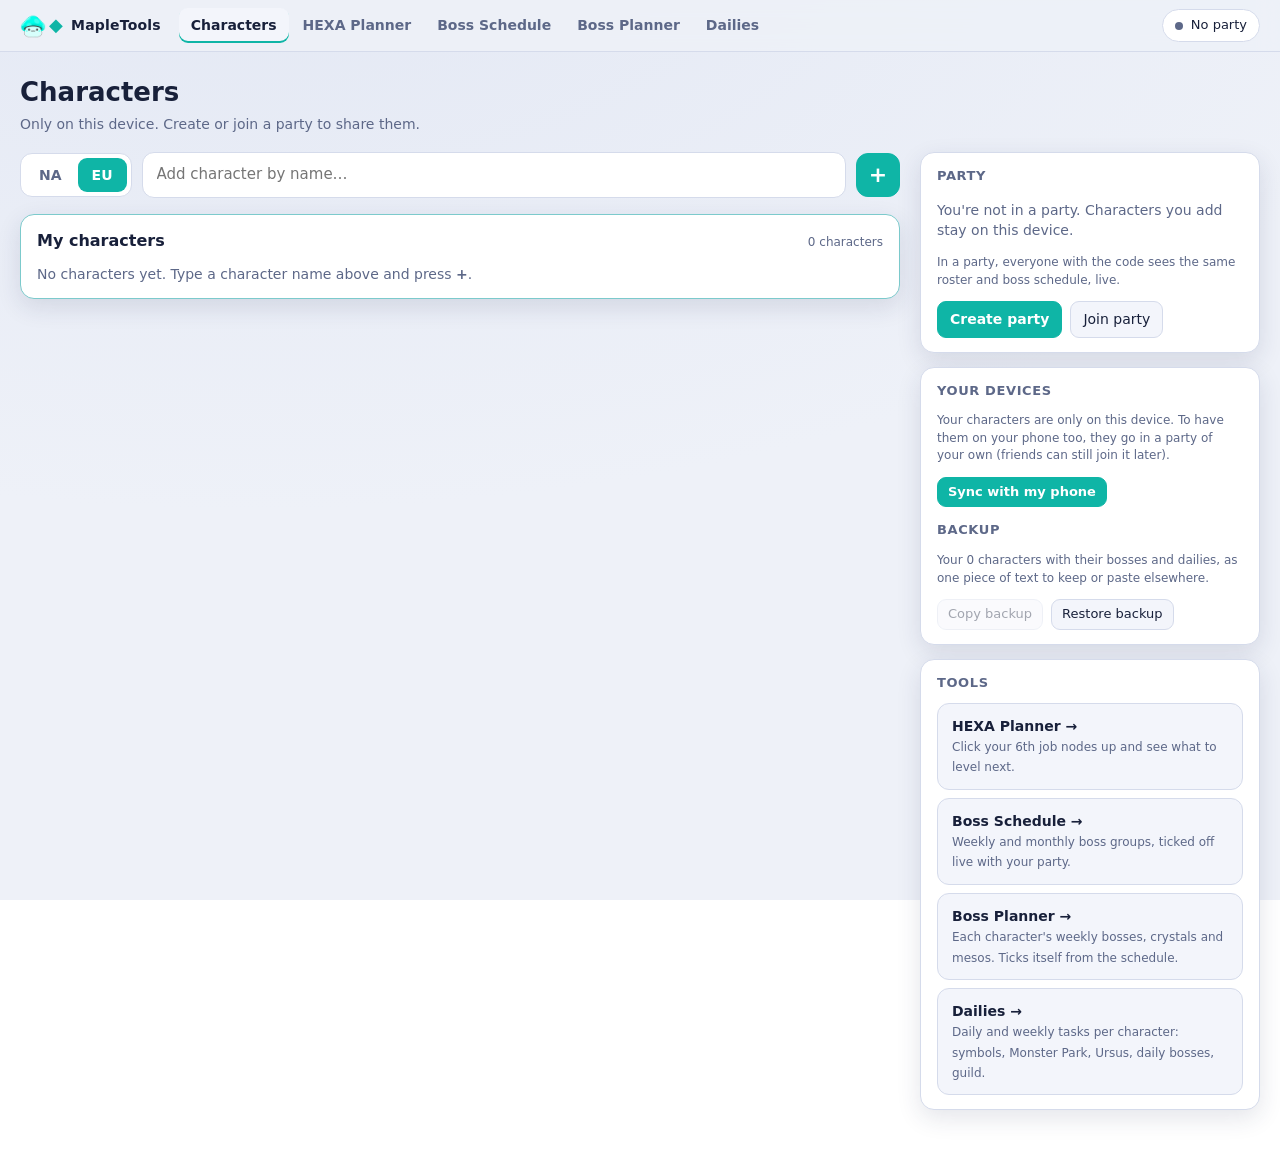
==== index.html @ 71588f42 "Boss Schedule: show the extra damage next to a member's ARC / SAC A green ARC or SAC badge now says " ====
<!doctype html>
<html lang="en">
<head>
  <meta charset="utf-8">
  <meta name="viewport" content="width=device-width, initial-scale=1">
  <title>Characters · MapleTools</title>
  <link rel="icon" type="image/png" href="app/mushroom.png?v=2610311921">
  <link rel="stylesheet" href="app/site.css?v=2610311921">
  <link rel="stylesheet" href="app/roster.css?v=2610311921">
</head>
<body>
  <header class="sitenav" id="sitenav" data-page="roster"></header>

  <main class="page">
    <div class="page-head">
      <div>
        <h1>Characters</h1>
        <p id="roster-sub"></p>
      </div>
    </div>

    <div class="roster-layout">
      <section class="roster-main">
        <form id="add-bar" class="add-bar" autocomplete="off">
          <div class="region-toggle" role="group" aria-label="Region">
            <button type="button" data-region="na">NA</button>
            <button type="button" data-region="eu">EU</button>
          </div>
          <input id="add-name" type="text" maxlength="13" placeholder="Add character by name…" aria-label="Character name">
          <button type="submit" class="btn primary add-btn" aria-label="Add character">+</button>
        </form>
        <p id="add-status" class="add-status" hidden></p>
        <section id="roster" class="roster" aria-live="polite"></section>
      </section>
      <aside class="roster-side">
        <section class="card" id="party"></section>
        <section class="card" id="devices"></section>
        <section class="card">
          <h2 class="card-title">Tools</h2>
          <div id="tools" class="tools"></div>
        </section>
      </aside>
    </div>
  </main>

  <dialog id="char-dialog" class="dialog dialog-wide">
    <form id="char-form" method="dialog">
      <div class="char-dialog-head">
        <div id="char-art" class="char-art small"></div>
        <h2 id="char-dialog-title">Add character</h2>
      </div>
      <p id="char-note" class="note" hidden></p>
      <div class="fields">
        <label class="field"><span>Character name</span><input id="char-name" type="text" maxlength="13" required autocomplete="off"></label>
        <label class="field"><span>Region</span><select id="char-region"><option value="eu">EU</option><option value="na">NA</option></select></label>
        <label class="field"><span>Class</span><select id="char-class"></select></label>
        <label class="field"><span>Level</span><input id="char-level" type="number" min="1" max="300" inputmode="numeric"></label>
      </div>
      <h3 class="form-section">Power <span class="muted">(fill in at least one)</span></h3>
      <div class="fields">
        <label class="field"><span>Combat power (millions)</span><input id="char-cp" type="number" min="0" step="0.1" inputmode="decimal" placeholder="e.g. 160"></label>
        <label class="field"><span>HEXA converted</span><input id="char-conv" type="number" min="0" step="any" inputmode="decimal"></label>
      </div>
      <h3 class="form-section">Symbols <span id="sym-totals" class="muted"></span></h3>
      <div class="fields bonus-fields">
        <label class="field"><span>Bonus ARC</span><input id="char-bonus-arc" type="number" min="0" step="1" inputmode="numeric" placeholder="0"></label>
        <label class="field"><span>Bonus SAC</span><input id="char-bonus-sac" type="number" min="0" step="1" inputmode="numeric" placeholder="0"></label>
        <p class="note span-2">Added on top of the symbols below: skills or titles that give Arcane or Sacred Force, or just your total if you'd rather not fill in every symbol.</p>
      </div>
      <div id="sym-fields" class="sym-fields"></div>
      <p id="char-error" class="form-error" hidden></p>
      <div class="dialog-actions">
        <button type="button" id="char-delete" class="btn ghost danger">Delete</button>
        <span class="spacer"></span>
        <button type="button" class="btn ghost" data-close>Cancel</button>
        <button type="submit" class="btn primary">Save</button>
      </div>
    </form>
  </dialog>

  <dialog id="device-dialog" class="dialog">
    <form id="device-form" method="dialog"></form>
  </dialog>
  <dialog id="party-dialog" class="dialog">
    <form id="party-form" method="dialog"></form>
  </dialog>

  <script src="app/registry.js?v=2610311921"></script>
  <script src="app/site.js?v=2610311921"></script>
  <script src="data/classes/index.js?v=2610311921"></script>
  <script src="app/config.js?v=2610311921"></script>
  <script src="app/party.js?v=2610311921"></script>
  <script src="app/arrange.js?v=2610311921"></script>
  <script src="app/roster.js?v=2610311921"></script>
  <script src="app/devices.js?v=2610311921"></script>
</body>
</html>
---- app/site.css ----
/* Shared by every page: colours, base elements, the site menu, buttons, cards and form fields. */
:root {
  --bg: #0b1020;
  --bg-2: #111832;
  --panel: #151d3a;
  --panel-2: #1b2547;
  --line: #27335e;
  --text: #e8ecf8;
  --muted: #8f9bc0;
  --accent: #22e3d2;
  --accent-ink: #062a28;
  --tile: #0f1630;
  --good: #46c98b;
  --good-bg: color-mix(in srgb, #46c98b 14%, var(--panel));
  --warn: #f2b84b;
  --danger: #ff6b81;
  --c-skill: #f2b84b;
  --c-mastery: #a983ff;
  --c-boost: #4c9dff;
  --c-common: #46c98b;
  --c-stat: #f08a5d;
  --c-shinestone: #ff6fb5;
  --c-utility: #8a94a6;
  --c-special: #6d7690;
  --erda: #7fd3ff;
  --frag: #c9a6ff;
  --radius: 14px;
  --shadow: 0 10px 30px rgba(0, 0, 0, .35);
  --sitenav-h: 52px;
  color-scheme: dark;
}

@media (prefers-color-scheme: light) {
  :root {
    --bg: #eef1f8;
    --bg-2: #e3e8f4;
    --panel: #ffffff;
    --panel-2: #f3f5fb;
    --line: #d5dbeb;
    --text: #18203a;
    --muted: #5d6888;
    --accent: #0fb5a6;
    --accent-ink: #ffffff;
    --tile: #f6f8fd;
    --good: #1f9a62;
    --good-bg: color-mix(in srgb, #1f9a62 12%, var(--panel));
    --warn: #b7790c;
    --danger: #d13a55;
    --c-skill: #c98a10;
    --c-mastery: #7a4fe0;
    --c-boost: #2a74d9;
    --c-common: #1f9a62;
    --c-stat: #d0642f;
    --c-shinestone: #d23f8a;
    --c-utility: #6c7487;
    --c-special: #8a90a3;
    --erda: #1683c5;
    --frag: #7a4fe0;
    --shadow: 0 8px 24px rgba(30, 40, 80, .12);
    color-scheme: light;
  }
}

* { box-sizing: border-box; }
/* Elements toggled with the hidden attribute must stay hidden even when their class sets a display value. */
[hidden] { display: none !important; }
html, body { margin: 0; }
body {
  background: radial-gradient(1200px 600px at 20% -10%, var(--bg-2), var(--bg)) fixed;
  color: var(--text);
  font: 14px/1.45 system-ui, -apple-system, "Segoe UI", Roboto, sans-serif;
  min-height: 100vh;
}
button, input, select, textarea { font: inherit; color: inherit; }
a { color: var(--accent); }
.muted { color: var(--muted); }
.small { font-size: 12px; }

/* ---------- site menu (filled in by app/site.js) */
.sitenav {
  position: sticky; top: 0; z-index: 30; height: var(--sitenav-h);
  display: flex; align-items: center; gap: 18px; padding: 0 20px;
  background: color-mix(in srgb, var(--bg) 90%, transparent); backdrop-filter: blur(10px);
  border-bottom: 1px solid var(--line);
}
.site-brand { display: flex; align-items: center; gap: 8px; font-weight: 700; letter-spacing: .2px; white-space: nowrap; color: var(--text); text-decoration: none; }
.brand-mark { color: var(--accent); font-size: 18px; display: inline-flex; align-items: center; gap: 3px; }
.brand-shroom { width: 26px; height: 26px; display: block; }
.site-links { display: flex; gap: 2px; flex: 1; min-width: 0; overflow-x: auto; scrollbar-width: none; }
.site-links a {
  padding: 7px 12px; border-radius: 9px; color: var(--muted); text-decoration: none; white-space: nowrap; font-weight: 600;
}
.site-links a:hover { color: var(--text); background: var(--panel); }
.site-links a.is-active { color: var(--text); background: var(--panel-2); box-shadow: inset 0 -2px 0 var(--accent); }
.site-links .l-short { display: none; }
@media (max-width: 640px) { .site-links .l-short { display: inline; } }
.party-chip {
  display: inline-flex; align-items: center; gap: 8px; padding: 6px 12px; border-radius: 999px;
  border: 1px solid var(--line); background: var(--panel); color: var(--text); text-decoration: none; white-space: nowrap;
  font-size: 13px; max-width: 220px; overflow: hidden; text-overflow: ellipsis;
}
.party-chip:hover { border-color: var(--accent); }
.dot { width: 8px; height: 8px; border-radius: 50%; background: var(--muted); flex: none; }
.dot.is-live { background: var(--good); box-shadow: 0 0 8px var(--good); }
.dot.is-off { background: var(--danger); }

/* ---------- buttons, cards, fields */
.btn {
  display: inline-flex; align-items: center; justify-content: center; gap: 6px;
  padding: 7px 12px; border-radius: 9px; border: 1px solid var(--line);
  background: var(--panel-2); cursor: pointer; white-space: nowrap; text-decoration: none; color: var(--text);
}
.btn:hover:not(:disabled) { border-color: var(--accent); }
.btn:disabled { opacity: .4; cursor: default; }
.btn.ghost { background: transparent; }
.btn.small { padding: 5px 10px; font-size: 13px; }
.btn.primary { background: var(--accent); color: var(--accent-ink); border-color: var(--accent); font-weight: 600; }
.btn.danger:hover:not(:disabled) { border-color: var(--danger); color: var(--danger); }
.btn-row { display: flex; gap: 8px; margin-top: 12px; flex-wrap: wrap; }

.card {
  background: var(--panel); border: 1px solid var(--line); border-radius: var(--radius);
  padding: 14px 16px; box-shadow: var(--shadow);
}
.card-title {
  margin: 0 0 10px; font-size: 13px; text-transform: uppercase; letter-spacing: .6px; color: var(--muted);
  display: flex; justify-content: space-between; align-items: baseline; gap: 8px;
}

select, input[type=number], input[type=text], input[type=search] {
  background: var(--panel); border: 1px solid var(--line); border-radius: 9px; padding: 6px 10px;
}
select:focus, input:focus, textarea:focus { outline: 2px solid var(--accent); outline-offset: 1px; }
.fields { display: grid; grid-template-columns: 1fr 1fr; gap: 10px; margin-bottom: 12px; }
.field { display: flex; flex-direction: column; gap: 4px; font-size: 12px; color: var(--muted); }
.field input, .field select { width: 100%; color: var(--text); font-size: 14px; }
.kv { display: grid; grid-template-columns: auto 1fr; gap: 6px 12px; margin: 0; font-size: 13px; }
.kv dt { color: var(--muted); }
.kv dd { margin: 0; text-align: right; }
.note { margin: 8px 0 0; padding: 8px 10px; border-radius: 8px; background: var(--panel-2); font-size: 12px; color: var(--muted); }

/* Simple page shell for the roster and boss pages. */
.page { max-width: 1400px; margin: 0 auto; padding: 22px 20px 40px; }
.page-head { display: flex; justify-content: space-between; align-items: flex-end; gap: 16px; flex-wrap: wrap; margin-bottom: 18px; }
.page-head h1 { margin: 0; font-size: 26px; }
.page-head p { margin: 2px 0 0; color: var(--muted); }

.class-emblem { width: 28px; height: 28px; border-radius: 8px; background: var(--tile); border: 1px solid var(--line); object-fit: contain; padding: 2px; flex: none; }

.dialog {
  border: 1px solid var(--line); border-radius: var(--radius); background: var(--panel); color: var(--text);
  padding: 18px; width: min(460px, calc(100vw - 32px)); box-shadow: var(--shadow);
}
.dialog::backdrop { background: rgba(5, 8, 20, .6); }
.dialog h2 { margin: 0 0 12px; font-size: 18px; }
.dialog-wide { width: min(560px, calc(100vw - 32px)); }
.dialog-actions { display: flex; gap: 8px; align-items: center; margin-top: 14px; }
.dialog-actions .spacer { flex: 1; }
.span-2 { grid-column: span 2; }
.form-error { color: var(--danger); font-size: 13px; margin: 8px 0 0; }
.form-section { margin: 14px 0 8px; font-size: 13px; text-transform: uppercase; letter-spacing: .5px; }
.form-section .muted { text-transform: none; letter-spacing: 0; font-weight: 400; }
.link-btn { background: none; border: 0; padding: 0; color: var(--accent); cursor: pointer; font-size: 12px; }

/* Reorder / Arrange mode (app/arrange.js): cards get a dashed outline and a ⠿ grip, their own buttons rest. */
.arr-handle { display: none; }
.is-arranging .arr-item { position: relative; cursor: grab; user-select: none; outline: 1px dashed color-mix(in srgb, var(--accent) 55%, transparent); outline-offset: 2px; }
.is-arranging .arr-item * { pointer-events: none; }
.is-arranging .arr-handle {
  display: grid; place-items: center; position: absolute; top: 6px; right: 6px; z-index: 2; pointer-events: auto;
  width: 28px; height: 28px; border-radius: 8px; border: 1px solid var(--line); background: var(--panel);
  color: var(--muted); font-size: 15px; cursor: grab; touch-action: none;
}
.is-arranging .arr-x { pointer-events: auto; }
.arr-item.is-lifted { position: fixed; z-index: 90; margin: 0; pointer-events: none; opacity: .92; box-shadow: var(--shadow); cursor: grabbing; }
.arr-placeholder { border: 2px dashed var(--accent); border-radius: 12px; background: color-mix(in srgb, var(--accent) 8%, transparent); min-height: 60px; }
.arrange-note { color: var(--muted); font-size: 12px; }

/* Stat tiles at the top of a tool page. */
.stat-row { display: flex; flex-wrap: wrap; gap: 10px; margin-bottom: 18px; }
.stat {
  display: flex; flex-direction: column; gap: 2px; min-width: 150px; padding: 10px 14px;
  border-radius: 12px; background: var(--panel); border: 1px solid var(--line);
}
.stat b { font-size: 20px; font-variant-numeric: tabular-nums; }
.stat span { color: var(--muted); font-size: 12px; }
.stat.is-complete { border-color: var(--good); }
.stat.is-complete b { color: var(--good); }

/* Segmented buttons (filters). */
.seg { display: inline-flex; padding: 3px; gap: 2px; border-radius: 11px; background: var(--panel); border: 1px solid var(--line); }
.seg button { border: 0; background: none; padding: 6px 12px; border-radius: 8px; font-weight: 600; color: var(--muted); cursor: pointer; }
.seg button:hover { color: var(--text); }
.seg button.is-active { background: var(--accent); color: var(--accent-ink); }

/* Boss portraits (data/icons/bosses). */
.boss-icon { width: 22px; height: 22px; border-radius: 6px; object-fit: cover; flex: none; background: var(--tile); }

/* Text field with suggestions (Site.combo). */
.combo { position: relative; }
.combo input { padding-right: 34px; }
.combo-toggle {
  position: absolute; top: 0; right: 0; bottom: 0; width: 34px; padding: 0; border: 0; background: none;
  color: var(--muted); cursor: pointer; display: grid; place-items: center;
}
.combo-toggle::before {
  content: ''; width: 7px; height: 7px; border: solid currentColor; border-width: 0 2px 2px 0;
  transform: translateY(-2px) rotate(45deg);
}
.combo-toggle:hover { color: var(--text); }
.combo-list {
  position: fixed; z-index: 20; max-height: 260px; overflow-y: auto;
  margin: 0; padding: 4px; list-style: none; background: var(--panel-2); border: 1px solid var(--line);
  border-radius: 10px; box-shadow: var(--shadow);
}
.combo-list li {
  display: flex; justify-content: space-between; align-items: baseline; gap: 10px;
  padding: 7px 10px; border-radius: 7px; font-size: 14px; color: var(--text); cursor: pointer;
}
.combo-list li small { color: var(--muted); font-size: 12px; }
.combo-list li.is-active { background: color-mix(in srgb, var(--accent) 16%, transparent); }

.toast {
  position: fixed; left: 50%; bottom: 20px; transform: translateX(-50%); z-index: 70;
  padding: 10px 16px; border-radius: 10px; background: var(--panel-2); border: 1px solid var(--line); box-shadow: var(--shadow);
}
.load-error {
  position: fixed; left: 16px; right: 16px; bottom: 16px; z-index: 60;
  padding: 12px 14px; border-radius: 10px; background: #5a1d2a; color: #ffdfe4; border: 1px solid #a33a50;
}

@media (max-width: 640px) {
  .sitenav { gap: 8px; padding: 0 10px; }
  .site-brand > span:last-child { display: none; }
  .site-links a { padding: 7px 5px; font-size: 13px; }
  .site-links .l-full { display: none; }
  .seg { display: flex; width: 100%; }
  .seg button { flex: 1; padding: 6px 4px; }
  .stat-row { display: grid; grid-template-columns: 1fr 1fr; gap: 8px; }
  .stat { min-width: 0; padding: 8px 10px; }
  .stat b { font-size: 17px; }
  .party-chip { padding: 8px; }
  .party-chip .chip-label { display: none; }
  .page { padding: 16px 12px 32px; }
  .fields { grid-template-columns: 1fr; }
  .span-2 { grid-column: auto; }
}
---- app/roster.css ----
/* Characters page. */
.roster-layout { display: grid; grid-template-columns: minmax(0, 1fr) 340px; gap: 20px; align-items: start; }
.roster-main { min-width: 0; }
.roster { display: flex; flex-direction: column; gap: 18px; min-width: 0; }
.roster-side { display: flex; flex-direction: column; gap: 14px; }

/* ---------- add by name (NA/EU + name + "+") */
.add-bar { display: flex; gap: 10px; align-items: center; margin-bottom: 16px; }
.region-toggle { display: flex; padding: 4px; gap: 2px; border-radius: 12px; background: var(--panel); border: 1px solid var(--line); flex: none; }
.region-toggle button {
  border: 0; background: none; padding: 7px 14px; border-radius: 9px; font-weight: 700; color: var(--muted); cursor: pointer;
}
.region-toggle button.is-active { background: var(--accent); color: var(--accent-ink); }
.add-bar input {
  flex: 1; min-width: 0; padding: 11px 14px; border-radius: 12px; background: var(--panel); border: 1px solid var(--line); font-size: 15px;
}
.add-btn { width: 44px; height: 44px; font-size: 22px; padding: 0; border-radius: 12px; flex: none; }
.add-status { margin: -8px 0 14px; color: var(--muted); font-size: 13px; }

/* ---------- player blocks and character cards */
.player-block { background: var(--panel); border: 1px solid var(--line); border-radius: var(--radius); padding: 14px 16px; box-shadow: var(--shadow); }
.player-block.is-me { border-color: color-mix(in srgb, var(--accent) 45%, var(--line)); }
.player-head { display: flex; justify-content: space-between; align-items: baseline; gap: 10px; margin-bottom: 12px; }
.player-head h2 { margin: 0; font-size: 16px; }
.player-head h2 .you { color: var(--accent); font-size: 12px; font-weight: 600; margin-left: 6px; }
.player-head span { color: var(--muted); font-size: 12px; }

.char-grid { display: grid; grid-template-columns: repeat(auto-fill, minmax(190px, 1fr)); gap: 12px; }
.char-card {
  display: flex; flex-direction: column; align-items: center; text-align: center; gap: 3px;
  padding: 12px 12px 10px; border-radius: 14px; background: var(--panel-2); border: 1px solid var(--line);
}
.char-art { width: 100%; height: 112px; display: grid; place-items: center; }
.char-art.small { width: 72px; height: 72px; flex: none; }
.char-avatar { max-width: 100%; max-height: 100%; object-fit: contain; image-rendering: auto; }
.class-emblem.big { width: 64px; height: 64px; border-radius: 14px; padding: 6px; }
.char-art.small .class-emblem.big { width: 56px; height: 56px; }
.char-name { font-size: 15px; max-width: 100%; white-space: nowrap; overflow: hidden; text-overflow: ellipsis; margin-top: 4px; }
.char-tags { display: flex; gap: 6px; align-items: center; justify-content: center; flex-wrap: wrap; font-size: 11px; text-transform: uppercase; letter-spacing: .4px; color: var(--muted); font-weight: 600; }
.char-tags .lv { color: var(--accent); background: color-mix(in srgb, var(--accent) 14%, transparent); padding: 1px 6px; border-radius: 6px; }
.char-world { font-size: 10px; text-transform: uppercase; letter-spacing: .6px; color: var(--muted); min-height: 14px; }
.char-stats {
  width: 100%; margin: 8px 0 0; padding-top: 8px; border-top: 1px solid var(--line);
  display: grid; grid-template-columns: 1fr; gap: 3px; font-size: 12px;
}
.char-stats div { display: flex; justify-content: space-between; gap: 6px; }
.char-stats dt { color: var(--muted); }
.char-stats dd { margin: 0; font-weight: 700; font-variant-numeric: tabular-nums; }
.char-actions { display: flex; gap: 4px; justify-content: center; margin-top: 8px; }
.char-actions .btn { padding: 3px 9px; font-size: 12px; }
.empty { color: var(--muted); margin: 0; }

/* ---------- party card, tools */
.party-name { margin: 0; font-size: 18px; }
.party-code {
  display: flex; align-items: center; justify-content: space-between; gap: 8px; margin: 10px 0;
  padding: 10px 12px; border-radius: 10px; background: var(--panel-2); border: 1px dashed var(--line);
}
.party-code code { font-size: 20px; font-weight: 700; letter-spacing: 2px; }
.status-line { display: flex; align-items: center; gap: 8px; font-size: 13px; color: var(--muted); margin: 0 0 10px; }
.member-list { list-style: none; margin: 8px 0 0; padding: 0; display: flex; flex-direction: column; gap: 4px; }
.member-list li { display: flex; justify-content: space-between; gap: 8px; font-size: 13px; }
.member-list li span:last-child { color: var(--muted); }

.tools { display: flex; flex-direction: column; gap: 8px; }
.tool-link {
  display: block; padding: 12px 14px; border-radius: 12px; border: 1px solid var(--line); background: var(--panel-2);
  color: var(--text); text-decoration: none;
}
.tool-link:hover { border-color: var(--accent); }
.tool-link strong { display: block; }
.tool-link span { color: var(--muted); font-size: 12px; }

/* ---------- dialogs */
.char-dialog-head { display: flex; align-items: center; gap: 12px; margin-bottom: 8px; }
.char-dialog-head h2 { margin: 0; }
.sym-fields { display: flex; flex-direction: column; gap: 10px; }
.sym-group { border: 1px solid var(--line); border-radius: 10px; padding: 8px 10px 10px; margin: 0; }
.sym-group legend { padding: 0 4px; font-size: 12px; font-weight: 600; display: flex; gap: 8px; align-items: baseline; }
.sym-row { display: grid; grid-template-columns: repeat(6, minmax(0, 1fr)); gap: 6px; }
.sym { display: flex; flex-direction: column; gap: 3px; font-size: 10px; color: var(--muted); min-width: 0; }
.sym span { white-space: nowrap; overflow: hidden; text-overflow: ellipsis; }
.sym input { width: 100%; padding: 5px 6px; text-align: center; }
.choice-list { display: flex; flex-direction: column; gap: 6px; margin: 6px 0 12px; }
.choice { display: flex; align-items: center; gap: 8px; padding: 8px 10px; border-radius: 9px; border: 1px solid var(--line); background: var(--panel-2); cursor: pointer; }
.choice input[type=text] { flex: 1; }
.check { display: flex; align-items: center; gap: 8px; font-size: 13px; margin: 6px 0 12px; }

@media (max-width: 900px) {
  .roster-layout { grid-template-columns: minmax(0, 1fr); }
}
@media (max-width: 640px) {
  .char-grid { grid-template-columns: repeat(2, minmax(0, 1fr)); gap: 8px; }
  .char-art { height: 90px; }
  .sym-row { grid-template-columns: repeat(3, minmax(0, 1fr)); }
  .region-toggle button { padding: 7px 10px; }
}

/* Bonus ARC / SAC: two short numbers, side by side on phones too. */
.fields.bonus-fields { grid-template-columns: 1fr 1fr; margin-bottom: 10px; }
.fields.bonus-fields .note { grid-column: 1 / -1; margin: 0; }

/* ---------- your devices (QR code / link) and backup: app/devices.js */
.qr-box {
  width: min(240px, 70vw); margin: 12px auto; padding: 10px; border-radius: 12px; background: #fff;
  display: grid; place-items: center; min-height: 120px;
}
.qr-box svg { width: 100%; height: auto; display: block; }
.device-link { display: flex; gap: 8px; align-items: center; }
.device-link input { flex: 1; min-width: 0; font-size: 12px; color: var(--muted); }
.backup-text {
  width: 100%; box-sizing: border-box; margin: 8px 0 0; padding: 8px 10px; border-radius: 9px; resize: vertical;
  background: var(--panel); border: 1px solid var(--line); color: var(--text); font: 12px/1.4 ui-monospace, Consolas, monospace;
  word-break: break-all;
}
.restore-list { margin: 6px 0; }

.head-tools { display: flex; align-items: center; gap: 8px; flex-wrap: wrap; justify-content: flex-end; }
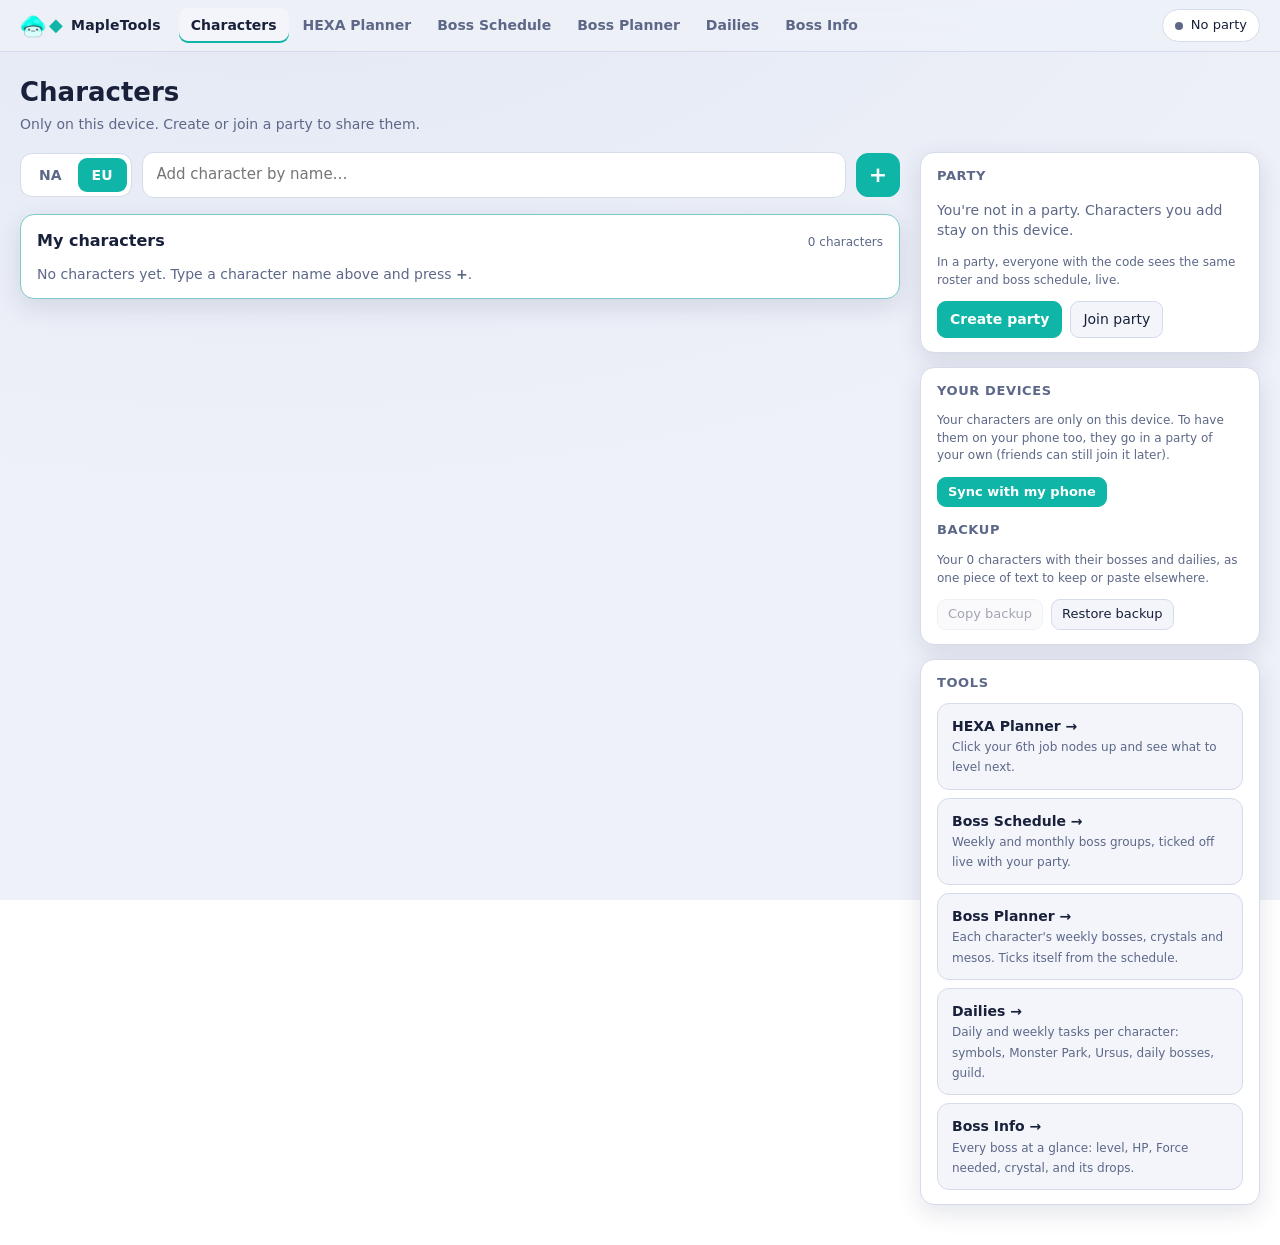
==== commit 59d02622: "Add Boss Info (tool 5): every boss's stats and drops A clean grid of every weekly and monthly boss: " ====
--- a/index.html
+++ b/index.html
@@ -4,9 +4,9 @@
   <meta charset="utf-8">
   <meta name="viewport" content="width=device-width, initial-scale=1">
   <title>Characters · MapleTools</title>
-  <link rel="icon" type="image/png" href="app/mushroom.png?v=2610311921">
-  <link rel="stylesheet" href="app/site.css?v=2610311921">
-  <link rel="stylesheet" href="app/roster.css?v=2610311921">
+  <link rel="icon" type="image/png" href="app/mushroom.png?v=2610311933">
+  <link rel="stylesheet" href="app/site.css?v=2610311933">
+  <link rel="stylesheet" href="app/roster.css?v=2610311933">
 </head>
 <body>
   <header class="sitenav" id="sitenav" data-page="roster"></header>
@@ -85,13 +85,13 @@
     <form id="party-form" method="dialog"></form>
   </dialog>
 
-  <script src="app/registry.js?v=2610311921"></script>
-  <script src="app/site.js?v=2610311921"></script>
-  <script src="data/classes/index.js?v=2610311921"></script>
-  <script src="app/config.js?v=2610311921"></script>
-  <script src="app/party.js?v=2610311921"></script>
-  <script src="app/arrange.js?v=2610311921"></script>
-  <script src="app/roster.js?v=2610311921"></script>
-  <script src="app/devices.js?v=2610311921"></script>
+  <script src="app/registry.js?v=2610311933"></script>
+  <script src="app/site.js?v=2610311933"></script>
+  <script src="data/classes/index.js?v=2610311933"></script>
+  <script src="app/config.js?v=2610311933"></script>
+  <script src="app/party.js?v=2610311933"></script>
+  <script src="app/arrange.js?v=2610311933"></script>
+  <script src="app/roster.js?v=2610311933"></script>
+  <script src="app/devices.js?v=2610311933"></script>
 </body>
 </html>
--- a/app/site.css
+++ b/app/site.css
@@ -245,3 +245,8 @@
   .fields { grid-template-columns: 1fr; }
   .span-2 { grid-column: auto; }
 }
+/* Narrow phones: six tools in the menu still fit. */
+@media (max-width: 420px) {
+  .sitenav { gap: 4px; }
+  .site-links a { padding: 7px 3px; }
+}
